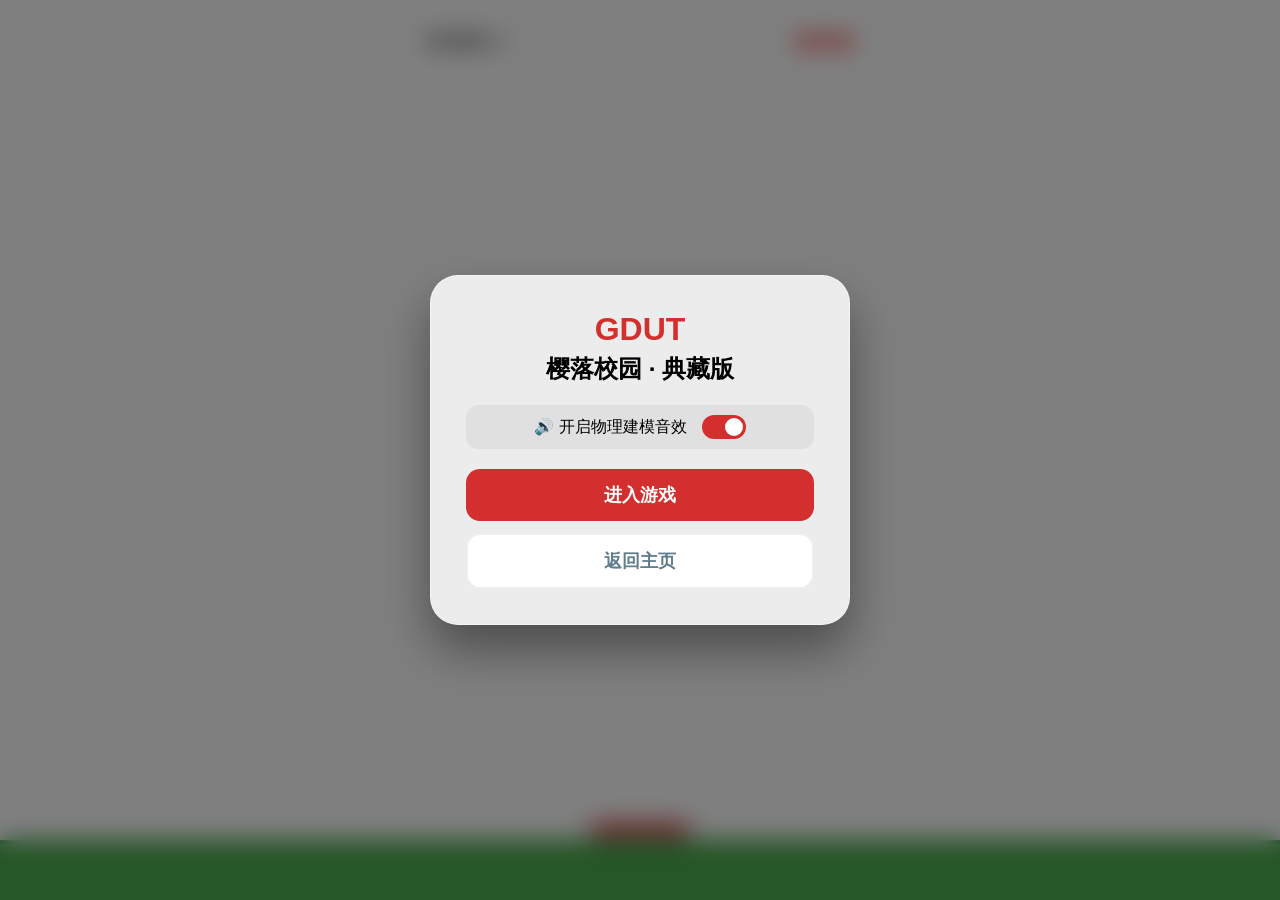
==== index.html @ fe12341b "Update index.html" ====
<!DOCTYPE html>
<html lang="zh-CN">
<head>
    <meta charset="UTF-8">
    <meta name="viewport" content="width=device-width, initial-scale=1.0, maximum-scale=1.0, user-scalable=no">
    <title>接樱花 5.2 - 联动主界面版</title>
    <style>
        :root {
            --gdut-red: #d32f2f;
            --gold: #fbc02d;
            --glass: rgba(255, 255, 255, 0.85);
            --primary: #6d4c41;
            --gray: #607d8b;
        }

        * { box-sizing: border-box; -webkit-tap-highlight-color: transparent; }

        body {
            margin: 0; overflow: hidden;
            font-family: -apple-system, "Microsoft YaHei", sans-serif;
            background: #a5d6a7 linear-gradient(rgba(0,0,0,0.15), rgba(0,0,0,0.15)), 
                        url('https://images.unsplash.com/photo-1523050338692-7b835a07973f?auto=format&fit=crop&q=80&w=2000') center/cover;
            height: 100vh; touch-action: none;
            transition: opacity 0.5s ease; /* 用于退场动画 */
        }

        /* --- 通用卡片样式 --- */
        .glass-overlay {
            position: fixed; inset: 0; z-index: 3000;
            display: flex; justify-content: center; align-items: center;
            background: rgba(0,0,0,0.5); backdrop-filter: blur(12px);
            transition: opacity 0.5s ease;
        }

        .card {
            background: var(--glass);
            padding: 35px; border-radius: 28px;
            width: 90%; max-width: 420px; text-align: center;
            box-shadow: 0 25px 50px rgba(0,0,0,0.4);
            border: 1px solid rgba(255,255,255,0.4);
            animation: cardPop 0.4s cubic-bezier(0.175, 0.885, 0.32, 1.275);
        }

        @keyframes cardPop { from { transform: scale(0.9); opacity: 0; } to { transform: scale(1); opacity: 1; } }

        .btn-group { display: flex; flex-direction: column; gap: 12px; margin-top: 20px; }
        .btn {
            width: 100%; padding: 14px; border: none; border-radius: 14px;
            font-size: 1.1rem; font-weight: 700; cursor: pointer;
            transition: all 0.2s; display: flex; align-items: center; justify-content: center; gap: 8px;
        }
        .btn-main { background: var(--gdut-red); color: white; }
        .btn-main:active { transform: scale(0.96); }
        .btn-sub { background: white; color: var(--gray); border: 2px solid #eee; }

        /* 音效开关 */
        .audio-control {
            display: flex; align-items: center; justify-content: center;
            gap: 15px; margin: 15px 0; padding: 10px; background: rgba(0,0,0,0.05); border-radius: 12px;
        }
        .switch { position: relative; display: inline-block; width: 44px; height: 24px; }
        .switch input { opacity: 0; width: 0; height: 0; }
        .slider { position: absolute; cursor: pointer; inset: 0; background: #ccc; transition: .3s; border-radius: 34px; }
        .slider:before { position: absolute; content: ""; height: 18px; width: 18px; left: 3px; bottom: 3px; background: white; transition: .3s; border-radius: 50%; }
        input:checked + .slider { background: var(--gdut-red); }
        input:checked + .slider:before { transform: translateX(20px); }

        /* 游戏 UI */
        #status-bar {
            position: absolute; top: 20px; left: 50%; transform: translateX(-50%);
            width: 85%; max-width: 480px; padding: 12px 25px;
            background: var(--glass); backdrop-filter: blur(10px);
            border-radius: 50px; display: flex; justify-content: space-between;
            z-index: 100; border: 1px solid rgba(255,255,255,0.4); font-weight: 800;
        }

        #basket {
            position: absolute; bottom: 65px; width: 100px; height: 12px;
            background: var(--gdut-red); border-radius: 20px;
            box-shadow: 0 8px 20px rgba(0,0,0,0.3); z-index: 50;
            transition: transform 0.1s cubic-bezier(0.175, 0.885, 0.32, 1.275);
        }

        .falling-item { position: absolute; font-size: 42px; pointer-events: none; z-index: 40; }
        .stats-grid { display: grid; grid-template-columns: 1fr 1fr; gap: 12px; margin: 20px 0; }
        .stat-box { background: rgba(255,255,255,0.6); padding: 12px; border-radius: 15px; }
        .stat-num { font-size: 1.4rem; font-weight: 800; color: var(--gdut-red); display: block; }
        .ground { position: absolute; bottom: 0; width: 100%; height: 60px; background: #4caf50; border-top: 4px solid #388e3c; }
    </style>
</head>
<body>

    <div id="start-screen" class="glass-overlay">
        <div class="card">
            <h1 style="color:var(--gdut-red); margin:0;">GDUT</h1>
            <h2 style="margin:5px 0 20px 0;">樱落校园 · 典藏版</h2>
            <div class="audio-control">
                <span>🔊 开启物理建模音效</span>
                <label class="switch">
                    <input type="checkbox" id="audio-toggle" checked>
                    <span class="slider"></span>
                </label>
            </div>
            <div class="btn-group">
                <button class="btn btn-main" onclick="startApp()">进入游戏</button>
                <button class="btn btn-sub" onclick="backToMain()">返回主页</button>
            </div>
        </div>
    </div>

    <div id="end-screen" class="glass-overlay" style="display:none; opacity:0;">
        <div class="card">
            <h2 style="margin-top:0;">🎓 载誉归来</h2>
            <div class="stats-grid">
                <div class="stat-box"><small>最终积分</small><span id="final-score" class="stat-num">0</span></div>
                <div class="stat-box"><small>达成等级</small><span id="final-lv" class="stat-num">1</span></div>
                <div class="stat-box"><small>采撷樱花</small><span id="count-cherry" class="stat-num">0</span></div>
                <div class="stat-box"><small>录取通知</small><span id="count-notice" class="stat-num">0</span></div>
            </div>
            <p id="evaluation" style="font-weight:700; color:var(--gdut-red); margin-bottom: 20px;"></p>
            <div class="btn-group">
                <button class="btn btn-main" onclick="location.reload()">再来一局</button>
                <button class="btn btn-sub" onclick="backToMain()">回到主界面</button>
            </div>
        </div>
    </div>

    <div id="status-bar">
        <div>SCORE: <span id="score-val">0</span></div>
        <div id="lives-val">❤️❤️❤️</div>
    </div>

    <div id="basket" style="left: calc(50% - 50px);"></div>
    <div class="ground"></div>

    <script>
        let audioCtx, isMuted = false;
        let score = 0, lives = 3, gameActive = false;
        let cCount = 0, nCount = 0; 

        // --- 核心跳转逻辑 ---
        function backToMain() {
            document.body.style.opacity = '0'; // 优雅的退场动画
            setTimeout(() => {
                // 这里指向你刚才发我的那个“晴空樱花”主页面的文件名
                window.location.href = 'index.html'; 
            }, 500);
        }

        function initAudio() {
            if (!audioCtx) audioCtx = new (window.AudioContext || window.webkitAudioContext)();
            if (audioCtx.state === 'suspended') audioCtx.resume();
        }

        // 物理音效引擎 (5.0 升级版)
        function playHitSound(type) {
            if (isMuted || !audioCtx) return;
            const now = audioCtx.currentTime;
            const click = audioCtx.createOscillator();
            const clickG = audioCtx.createGain();
            click.type = 'square'; click.frequency.setValueAtTime(2000, now);
            clickG.gain.setValueAtTime(0.08, now); clickG.gain.exponentialRampToValueAtTime(0.001, now + 0.01);
            click.connect(clickG); clickG.connect(audioCtx.destination);
            click.start(); click.stop(now + 0.01);

            const osc = audioCtx.createOscillator(); const g = audioCtx.createGain();
            osc.connect(g); g.connect(audioCtx.destination);

            if (type === 'cherry') {
                osc.type = 'sine'; osc.frequency.setValueAtTime(1000, now);
                osc.frequency.exponentialRampToValueAtTime(600, now + 0.1);
                g.gain.setValueAtTime(0.15, now); g.gain.exponentialRampToValueAtTime(0.001, now + 0.15);
                osc.start(); osc.stop(now + 0.15);
            } else if (type === 'notice') {
                const sub = audioCtx.createOscillator(); const subG = audioCtx.createGain();
                sub.connect(subG); subG.connect(audioCtx.destination);
                osc.type = 'sine'; sub.type = 'sine';
                osc.frequency.setValueAtTime(1760, now); sub.frequency.setValueAtTime(2217, now);
                g.gain.setValueAtTime(0.1, now); subG.gain.setValueAtTime(0.1, now);
                g.gain.exponentialRampToValueAtTime(0.001, now + 0.5); subG.gain.exponentialRampToValueAtTime(0.001, now + 0.5);
                osc.start(); sub.start(); osc.stop(now + 0.5); sub.stop(now + 0.5);
            } else if (type === 'miss') {
                osc.type = 'sawtooth'; osc.frequency.setValueAtTime(100, now);
                g.gain.setValueAtTime(0.2, now); g.gain.linearRampToValueAtTime(0.001, now + 0.3);
                osc.start(); osc.stop(now + 0.3);
            }
        }

        function triggerFeedback() {
            const b = document.getElementById('basket');
            b.style.transform = 'scale(1.3, 0.6)';
            setTimeout(() => b.style.transform = 'scale(1)', 100);
            document.body.style.transform = `translate(${Math.random()*4-2}px, ${Math.random()*4-2}px)`;
            setTimeout(() => document.body.style.transform = 'translate(0,0)', 50);
        }

        function startApp() {
            isMuted = !document.getElementById('audio-toggle').checked;
            initAudio();
            document.getElementById('start-screen').style.opacity = '0';
            setTimeout(() => {
                document.getElementById('start-screen').style.display = 'none';
                gameActive = true;
                setInterval(spawnItem, 800);
            }, 500);
        }

        function spawnItem() {
            if (!gameActive) return;
            const item = document.createElement('div');
            item.className = 'falling-item';
            const r = Math.random();
            let type = r < 0.15 ? 'notice' : 'cherry';
            item.innerHTML = type === 'notice' ? '✉️' : '🌸';
            item.style.left = Math.random() * (window.innerWidth - 60) + 'px';
            item.style.top = '-60px';
            document.body.appendChild(item);

            let y = -60, speed = 4.5 + (score / 65);
            function step() {
                if (!gameActive) { item.remove(); return; }
                y += speed; item.style.top = y + 'px';
                const b = document.getElementById('basket').getBoundingClientRect();
                const i = item.getBoundingClientRect();

                if (i.bottom > b.top && i.right > b.left && i.left < b.right && i.top < b.bottom) {
                    if (type === 'notice') { score += 20; nCount++; playHitSound('notice'); }
                    else { score += 1; cCount++; playHitSound('cherry'); }
                    document.getElementById('score-val').innerText = score;
                    triggerFeedback();
                    item.remove(); return;
                }
                if (y > window.innerHeight) {
                    if (type === 'cherry') {
                        lives--;
                        document.getElementById('lives-val').innerText = "❤️".repeat(lives);
                        playHitSound('miss');
                    }
                    item.remove();
                    if (lives <= 0) endGame();
                    return;
                }
                requestAnimationFrame(step);
            }
            requestAnimationFrame(step);
        }

        function endGame() {
            gameActive = false;
            const endScreen = document.getElementById('end-screen');
            document.getElementById('final-score').innerText = score;
            document.getElementById('final-lv').innerText = Math.floor(score/50) + 1;
            document.getElementById('count-cherry').innerText = cCount;
            document.getElementById('count-notice').innerText = nCount;
            document.getElementById('evaluation').innerText = score > 200 ? "广工传奇校友！" : "常回校园看看。";
            endScreen.style.display = 'flex';
            setTimeout(() => endScreen.style.opacity = '1', 50);
        }

        // 交互逻辑
        const moveBasket = (x) => {
            if(!gameActive) return;
            const b = document.getElementById('basket');
            let targetX = Math.max(50, Math.min(window.innerWidth - 50, x));
            b.style.left = (targetX - 50) + 'px';
        };
        document.addEventListener('mousemove', (e) => moveBasket(e.clientX));
        document.addEventListener('touchmove', (e) => {
            e.preventDefault();
            moveBasket(e.touches[0].clientX);
        }, {passive: false});
    </script>
</body>
</html>
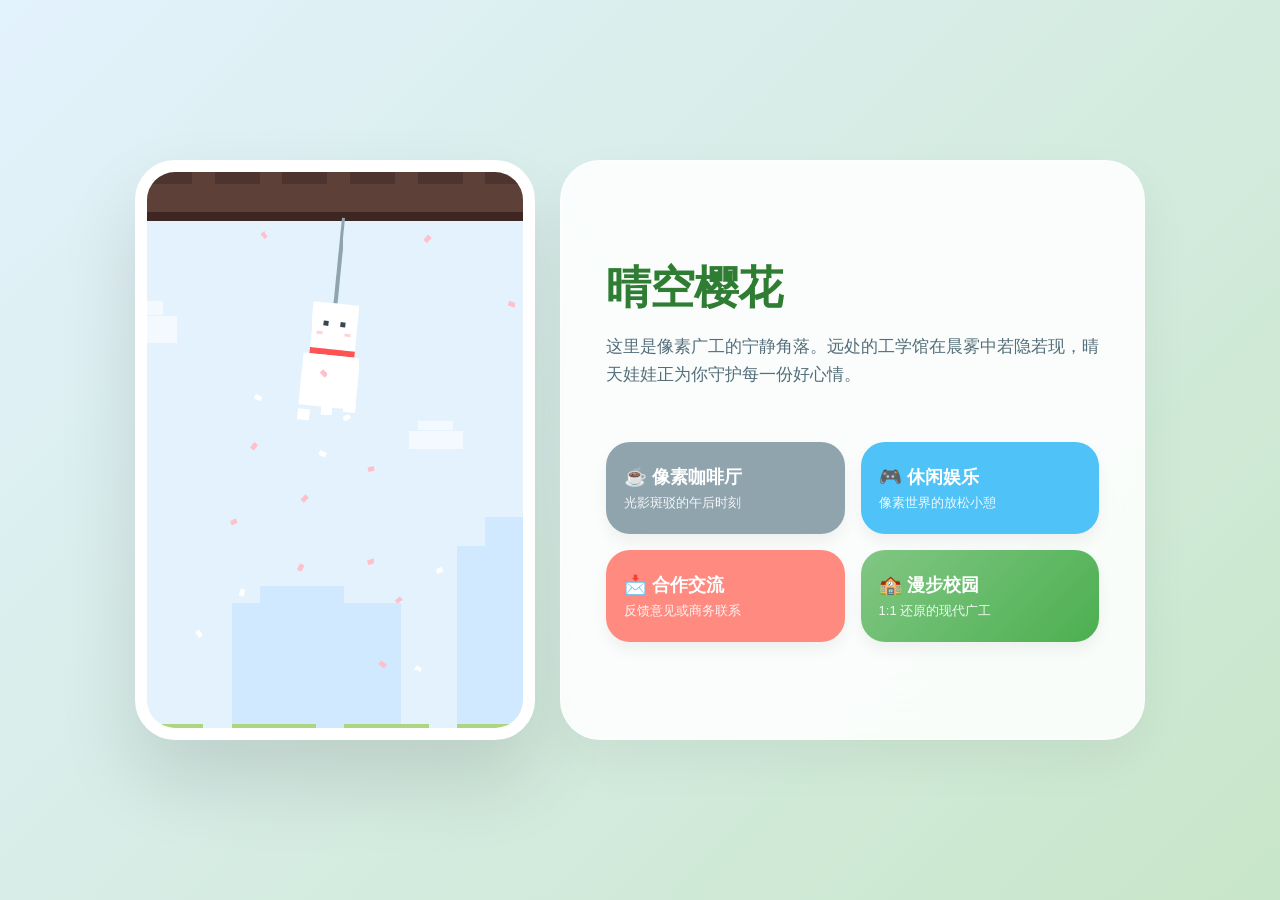
==== commit 2abfac99: "Update index.html" ====
--- a/index.html
+++ b/index.html
@@ -2,273 +2,263 @@
 <html lang="zh-CN">
 <head>
     <meta charset="UTF-8">
-    <meta name="viewport" content="width=device-width, initial-scale=1.0, maximum-scale=1.0, user-scalable=no">
-    <title>接樱花 5.2 - 联动主界面版</title>
+    <meta name="viewport" content="width=device-width, initial-scale=1.0">
+    <title>Sakura & Teru Teru: GDUT Edition</title>
     <style>
         :root {
-            --gdut-red: #d32f2f;
-            --gold: #fbc02d;
-            --glass: rgba(255, 255, 255, 0.85);
-            --primary: #6d4c41;
-            --gray: #607d8b;
-        }
-
-        * { box-sizing: border-box; -webkit-tap-highlight-color: transparent; }
+            --primary: #81c784;
+            --accent: #ff8a80;
+            --sky-blue: #4fc3f7;
+            --glass: rgba(255, 255, 255, 0.88);
+            --bg-gradient: linear-gradient(135deg, #e3f2fd 0%, #c8e6c9 100%);
+        }
+
+        * { box-sizing: border-box; }
 
         body {
-            margin: 0; overflow: hidden;
-            font-family: -apple-system, "Microsoft YaHei", sans-serif;
-            background: #a5d6a7 linear-gradient(rgba(0,0,0,0.15), rgba(0,0,0,0.15)), 
-                        url('https://images.unsplash.com/photo-1523050338692-7b835a07973f?auto=format&fit=crop&q=80&w=2000') center/cover;
-            height: 100vh; touch-action: none;
-            transition: opacity 0.5s ease; /* 用于退场动画 */
-        }
-
-        /* --- 通用卡片样式 --- */
-        .glass-overlay {
-            position: fixed; inset: 0; z-index: 3000;
-            display: flex; justify-content: center; align-items: center;
-            background: rgba(0,0,0,0.5); backdrop-filter: blur(12px);
-            transition: opacity 0.5s ease;
-        }
-
-        .card {
+            margin: 0;
+            font-family: 'PingFang SC', 'Microsoft YaHei', sans-serif;
+            background: var(--bg-gradient);
+            min-height: 100vh;
+            display: flex;
+            justify-content: center;
+            align-items: center;
+            overflow: hidden;
+            color: #37474f;
+        }
+
+        .portal-container {
+            width: 95%;
+            max-width: 1050px;
+            display: flex;
+            gap: 25px;
+            padding: 20px;
+            animation: fadeIn 1.2s ease-out;
+            z-index: 10;
+        }
+
+        /* 左侧：像素动画窗 */
+        .canvas-side {
+            width: 400px;
+            height: 580px;
+            background: #fff;
+            border-radius: 40px;
+            overflow: hidden;
+            box-shadow: 0 40px 80px rgba(0,0,0,0.12);
+            border: 12px solid white;
+            position: relative;
+            flex-shrink: 0;
+        }
+
+        canvas {
+            width: 100%;
+            height: 100%;
+            image-rendering: pixelated;
+        }
+
+        /* 右侧：交互面板 */
+        .content-side {
+            flex: 1;
             background: var(--glass);
-            padding: 35px; border-radius: 28px;
-            width: 90%; max-width: 420px; text-align: center;
-            box-shadow: 0 25px 50px rgba(0,0,0,0.4);
-            border: 1px solid rgba(255,255,255,0.4);
-            animation: cardPop 0.4s cubic-bezier(0.175, 0.885, 0.32, 1.275);
-        }
-
-        @keyframes cardPop { from { transform: scale(0.9); opacity: 0; } to { transform: scale(1); opacity: 1; } }
-
-        .btn-group { display: flex; flex-direction: column; gap: 12px; margin-top: 20px; }
-        .btn {
-            width: 100%; padding: 14px; border: none; border-radius: 14px;
-            font-size: 1.1rem; font-weight: 700; cursor: pointer;
-            transition: all 0.2s; display: flex; align-items: center; justify-content: center; gap: 8px;
-        }
-        .btn-main { background: var(--gdut-red); color: white; }
-        .btn-main:active { transform: scale(0.96); }
-        .btn-sub { background: white; color: var(--gray); border: 2px solid #eee; }
-
-        /* 音效开关 */
-        .audio-control {
-            display: flex; align-items: center; justify-content: center;
-            gap: 15px; margin: 15px 0; padding: 10px; background: rgba(0,0,0,0.05); border-radius: 12px;
-        }
-        .switch { position: relative; display: inline-block; width: 44px; height: 24px; }
-        .switch input { opacity: 0; width: 0; height: 0; }
-        .slider { position: absolute; cursor: pointer; inset: 0; background: #ccc; transition: .3s; border-radius: 34px; }
-        .slider:before { position: absolute; content: ""; height: 18px; width: 18px; left: 3px; bottom: 3px; background: white; transition: .3s; border-radius: 50%; }
-        input:checked + .slider { background: var(--gdut-red); }
-        input:checked + .slider:before { transform: translateX(20px); }
-
-        /* 游戏 UI */
-        #status-bar {
-            position: absolute; top: 20px; left: 50%; transform: translateX(-50%);
-            width: 85%; max-width: 480px; padding: 12px 25px;
-            background: var(--glass); backdrop-filter: blur(10px);
-            border-radius: 50px; display: flex; justify-content: space-between;
-            z-index: 100; border: 1px solid rgba(255,255,255,0.4); font-weight: 800;
-        }
-
-        #basket {
-            position: absolute; bottom: 65px; width: 100px; height: 12px;
-            background: var(--gdut-red); border-radius: 20px;
-            box-shadow: 0 8px 20px rgba(0,0,0,0.3); z-index: 50;
-            transition: transform 0.1s cubic-bezier(0.175, 0.885, 0.32, 1.275);
-        }
-
-        .falling-item { position: absolute; font-size: 42px; pointer-events: none; z-index: 40; }
-        .stats-grid { display: grid; grid-template-columns: 1fr 1fr; gap: 12px; margin: 20px 0; }
-        .stat-box { background: rgba(255,255,255,0.6); padding: 12px; border-radius: 15px; }
-        .stat-num { font-size: 1.4rem; font-weight: 800; color: var(--gdut-red); display: block; }
-        .ground { position: absolute; bottom: 0; width: 100%; height: 60px; background: #4caf50; border-top: 4px solid #388e3c; }
+            backdrop-filter: blur(25px);
+            -webkit-backdrop-filter: blur(25px);
+            border-radius: 40px;
+            padding: 45px;
+            display: flex;
+            flex-direction: column;
+            justify-content: center;
+            border: 1px solid rgba(255,255,255,0.6);
+            box-shadow: 0 20px 50px rgba(0,0,0,0.05);
+        }
+
+        .header h1 { 
+            font-size: 2.8rem; 
+            margin: 0; 
+            color: #2e7d32; 
+            letter-spacing: -1px;
+        }
+
+        .header p { 
+            line-height: 1.7; 
+            color: #546e7a; 
+            font-size: 1.05rem;
+            margin-top: 15px;
+        }
+
+        /* 四宫格导航网格 */
+        .nav-grid {
+            display: grid;
+            grid-template-columns: repeat(2, 1fr); /* 严格两列 */
+            grid-template-rows: repeat(2, 1fr);    /* 严格两行 */
+            gap: 16px;
+            margin-top: 35px;
+        }
+
+        .nav-card {
+            padding: 22px 18px;
+            border-radius: 24px;
+            text-decoration: none;
+            color: white;
+            transition: all 0.4s cubic-bezier(0.175, 0.885, 0.32, 1.275);
+            display: flex;
+            flex-direction: column;
+            justify-content: center;
+            box-shadow: 0 8px 15px rgba(0,0,0,0.05);
+            position: relative;
+            overflow: hidden;
+        }
+
+        .nav-card strong { font-size: 1.15rem; margin-bottom: 5px; display: block; }
+        .nav-card span { font-size: 0.82rem; opacity: 0.9; font-weight: 300; line-height: 1.4; }
+
+        .nav-card:hover { 
+            transform: translateY(-6px); 
+            box-shadow: 0 12px 25px rgba(0,0,0,0.1);
+        }
+
+        /* 颜色定义 */
+        .cafe-link { background: #90a4ae; }
+        .entertainment-link { background: var(--sky-blue); }
+        .contact-link { background: var(--accent); }
+        .campus-link { background: linear-gradient(135deg, #81c784 0%, #4caf50 100%); }
+
+        /* 流光扫过动画效果 */
+        .nav-card::after {
+            content: '';
+            position: absolute;
+            top: -50%;
+            left: -120%;
+            width: 60%;
+            height: 200%;
+            background: rgba(255,255,255,0.15);
+            transform: rotate(25deg);
+            transition: 0.7s cubic-bezier(0.4, 0, 0.2, 1);
+        }
+        .nav-card:hover::after { left: 150%; }
+
+        @keyframes fadeIn {
+            from { opacity: 0; transform: translateY(25px); }
+            to { opacity: 1; transform: translateY(0); }
+        }
+
+        @media (max-width: 900px) {
+            .portal-container { flex-direction: column; align-items: center; }
+            .canvas-side { width: 100%; height: 380px; }
+            .content-side { padding: 30px; }
+            body { overflow-y: auto; padding: 20px 0; }
+        }
     </style>
 </head>
 <body>
 
-    <div id="start-screen" class="glass-overlay">
-        <div class="card">
-            <h1 style="color:var(--gdut-red); margin:0;">GDUT</h1>
-            <h2 style="margin:5px 0 20px 0;">樱落校园 · 典藏版</h2>
-            <div class="audio-control">
-                <span>🔊 开启物理建模音效</span>
-                <label class="switch">
-                    <input type="checkbox" id="audio-toggle" checked>
-                    <span class="slider"></span>
-                </label>
-            </div>
-            <div class="btn-group">
-                <button class="btn btn-main" onclick="startApp()">进入游戏</button>
-                <button class="btn btn-sub" onclick="backToMain()">返回主页</button>
-            </div>
+<div class="portal-container">
+    <div class="canvas-side">
+        <canvas id="dayCanvas" width="400" height="580"></canvas>
+    </div>
+
+    <div class="content-side">
+        <div class="header">
+            <h1>晴空樱花</h1>
+            <p>这里是像素广工的宁静角落。远处的工学馆在晨雾中若隐若现，晴天娃娃正为你守护每一份好心情。</p>
+        </div>
+
+        <div class="nav-grid">
+            <a href="cafe.html" class="nav-card cafe-link">
+                <strong>☕ 像素咖啡厅</strong>
+                <span>光影斑驳的午后时刻</span>
+            </a>
+            
+            <a href="games.html" class="nav-card entertainment-link">
+                <strong>🎮 休闲娱乐</strong>
+                <span>像素世界的放松小憩</span>
+            </a>
+
+            <a href="mailto:contact@gdut.edu" class="nav-card contact-link">
+                <strong>📩 合作交流</strong>
+                <span>反馈意见或商务联系</span>
+            </a>
+
+            <a href="university.html" class="nav-card campus-link">
+                <strong>🏫 漫步校园</strong>
+                <span>1:1 还原的现代广工</span>
+            </a>
         </div>
     </div>
-
-    <div id="end-screen" class="glass-overlay" style="display:none; opacity:0;">
-        <div class="card">
-            <h2 style="margin-top:0;">🎓 载誉归来</h2>
-            <div class="stats-grid">
-                <div class="stat-box"><small>最终积分</small><span id="final-score" class="stat-num">0</span></div>
-                <div class="stat-box"><small>达成等级</small><span id="final-lv" class="stat-num">1</span></div>
-                <div class="stat-box"><small>采撷樱花</small><span id="count-cherry" class="stat-num">0</span></div>
-                <div class="stat-box"><small>录取通知</small><span id="count-notice" class="stat-num">0</span></div>
-            </div>
-            <p id="evaluation" style="font-weight:700; color:var(--gdut-red); margin-bottom: 20px;"></p>
-            <div class="btn-group">
-                <button class="btn btn-main" onclick="location.reload()">再来一局</button>
-                <button class="btn btn-sub" onclick="backToMain()">回到主界面</button>
-            </div>
-        </div>
-    </div>
-
-    <div id="status-bar">
-        <div>SCORE: <span id="score-val">0</span></div>
-        <div id="lives-val">❤️❤️❤️</div>
-    </div>
-
-    <div id="basket" style="left: calc(50% - 50px);"></div>
-    <div class="ground"></div>
-
-    <script>
-        let audioCtx, isMuted = false;
-        let score = 0, lives = 3, gameActive = false;
-        let cCount = 0, nCount = 0; 
-
-        // --- 核心跳转逻辑 ---
-        function backToMain() {
-            document.body.style.opacity = '0'; // 优雅的退场动画
-            setTimeout(() => {
-                // 这里指向你刚才发我的那个“晴空樱花”主页面的文件名
-                window.location.href = 'index.html'; 
-            }, 500);
-        }
-
-        function initAudio() {
-            if (!audioCtx) audioCtx = new (window.AudioContext || window.webkitAudioContext)();
-            if (audioCtx.state === 'suspended') audioCtx.resume();
-        }
-
-        // 物理音效引擎 (5.0 升级版)
-        function playHitSound(type) {
-            if (isMuted || !audioCtx) return;
-            const now = audioCtx.currentTime;
-            const click = audioCtx.createOscillator();
-            const clickG = audioCtx.createGain();
-            click.type = 'square'; click.frequency.setValueAtTime(2000, now);
-            clickG.gain.setValueAtTime(0.08, now); clickG.gain.exponentialRampToValueAtTime(0.001, now + 0.01);
-            click.connect(clickG); clickG.connect(audioCtx.destination);
-            click.start(); click.stop(now + 0.01);
-
-            const osc = audioCtx.createOscillator(); const g = audioCtx.createGain();
-            osc.connect(g); g.connect(audioCtx.destination);
-
-            if (type === 'cherry') {
-                osc.type = 'sine'; osc.frequency.setValueAtTime(1000, now);
-                osc.frequency.exponentialRampToValueAtTime(600, now + 0.1);
-                g.gain.setValueAtTime(0.15, now); g.gain.exponentialRampToValueAtTime(0.001, now + 0.15);
-                osc.start(); osc.stop(now + 0.15);
-            } else if (type === 'notice') {
-                const sub = audioCtx.createOscillator(); const subG = audioCtx.createGain();
-                sub.connect(subG); subG.connect(audioCtx.destination);
-                osc.type = 'sine'; sub.type = 'sine';
-                osc.frequency.setValueAtTime(1760, now); sub.frequency.setValueAtTime(2217, now);
-                g.gain.setValueAtTime(0.1, now); subG.gain.setValueAtTime(0.1, now);
-                g.gain.exponentialRampToValueAtTime(0.001, now + 0.5); subG.gain.exponentialRampToValueAtTime(0.001, now + 0.5);
-                osc.start(); sub.start(); osc.stop(now + 0.5); sub.stop(now + 0.5);
-            } else if (type === 'miss') {
-                osc.type = 'sawtooth'; osc.frequency.setValueAtTime(100, now);
-                g.gain.setValueAtTime(0.2, now); g.gain.linearRampToValueAtTime(0.001, now + 0.3);
-                osc.start(); osc.stop(now + 0.3);
-            }
-        }
-
-        function triggerFeedback() {
-            const b = document.getElementById('basket');
-            b.style.transform = 'scale(1.3, 0.6)';
-            setTimeout(() => b.style.transform = 'scale(1)', 100);
-            document.body.style.transform = `translate(${Math.random()*4-2}px, ${Math.random()*4-2}px)`;
-            setTimeout(() => document.body.style.transform = 'translate(0,0)', 50);
-        }
-
-        function startApp() {
-            isMuted = !document.getElementById('audio-toggle').checked;
-            initAudio();
-            document.getElementById('start-screen').style.opacity = '0';
-            setTimeout(() => {
-                document.getElementById('start-screen').style.display = 'none';
-                gameActive = true;
-                setInterval(spawnItem, 800);
-            }, 500);
-        }
-
-        function spawnItem() {
-            if (!gameActive) return;
-            const item = document.createElement('div');
-            item.className = 'falling-item';
-            const r = Math.random();
-            let type = r < 0.15 ? 'notice' : 'cherry';
-            item.innerHTML = type === 'notice' ? '✉️' : '🌸';
-            item.style.left = Math.random() * (window.innerWidth - 60) + 'px';
-            item.style.top = '-60px';
-            document.body.appendChild(item);
-
-            let y = -60, speed = 4.5 + (score / 65);
-            function step() {
-                if (!gameActive) { item.remove(); return; }
-                y += speed; item.style.top = y + 'px';
-                const b = document.getElementById('basket').getBoundingClientRect();
-                const i = item.getBoundingClientRect();
-
-                if (i.bottom > b.top && i.right > b.left && i.left < b.right && i.top < b.bottom) {
-                    if (type === 'notice') { score += 20; nCount++; playHitSound('notice'); }
-                    else { score += 1; cCount++; playHitSound('cherry'); }
-                    document.getElementById('score-val').innerText = score;
-                    triggerFeedback();
-                    item.remove(); return;
-                }
-                if (y > window.innerHeight) {
-                    if (type === 'cherry') {
-                        lives--;
-                        document.getElementById('lives-val').innerText = "❤️".repeat(lives);
-                        playHitSound('miss');
-                    }
-                    item.remove();
-                    if (lives <= 0) endGame();
-                    return;
-                }
-                requestAnimationFrame(step);
-            }
-            requestAnimationFrame(step);
-        }
-
-        function endGame() {
-            gameActive = false;
-            const endScreen = document.getElementById('end-screen');
-            document.getElementById('final-score').innerText = score;
-            document.getElementById('final-lv').innerText = Math.floor(score/50) + 1;
-            document.getElementById('count-cherry').innerText = cCount;
-            document.getElementById('count-notice').innerText = nCount;
-            document.getElementById('evaluation').innerText = score > 200 ? "广工传奇校友！" : "常回校园看看。";
-            endScreen.style.display = 'flex';
-            setTimeout(() => endScreen.style.opacity = '1', 50);
-        }
-
-        // 交互逻辑
-        const moveBasket = (x) => {
-            if(!gameActive) return;
-            const b = document.getElementById('basket');
-            let targetX = Math.max(50, Math.min(window.innerWidth - 50, x));
-            b.style.left = (targetX - 50) + 'px';
-        };
-        document.addEventListener('mousemove', (e) => moveBasket(e.clientX));
-        document.addEventListener('touchmove', (e) => {
-            e.preventDefault();
-            moveBasket(e.touches[0].clientX);
-        }, {passive: false});
-    </script>
+</div>
+
+<script>
+    const canvas = document.getElementById('dayCanvas');
+    const ctx = canvas.getContext('2d');
+    const S = 6; 
+    let frame = 0;
+
+    const petals = Array.from({length: 35}, () => ({
+        x: Math.random() * 100, y: Math.random() * 100,
+        s: Math.random() * 0.3 + 0.2, vx: Math.random() * 0.3 + 0.1,
+        r: Math.random() * Math.PI
+    }));
+
+    const clouds = [
+        { x: 10, y: 25, scale: 1.2, speed: 0.04 },
+        { x: 65, y: 45, scale: 0.8, speed: 0.06 }
+    ];
+
+    function p(x, y, w, h, c) {
+        ctx.fillStyle = c;
+        ctx.fillRect(Math.floor(x * S), Math.floor(y * S), Math.floor(w * S), Math.floor(h * S));
+    }
+
+    function render() {
+        frame++;
+        ctx.clearRect(0, 0, canvas.width, canvas.height);
+        ctx.fillStyle = '#e3f2fd';
+        ctx.fillRect(0, 0, canvas.width, canvas.height);
+
+        const bColor = '#d1e9ff';
+        p(55, 65, 25, 35, bColor); p(60, 60, 10, 5, bColor);
+        p(15, 75, 30, 25, bColor); p(20, 72, 15, 3, bColor);
+
+        clouds.forEach(c => {
+            c.x = (c.x + c.speed) % 120;
+            p(c.x-20, c.y, 12*c.scale, 4*c.scale, 'rgba(255,255,255,0.6)');
+            p(c.x-20 + 2*c.scale, c.y - 2*c.scale, 8*c.scale, 2*c.scale, 'rgba(255,255,255,0.6)');
+        });
+
+        p(0, 0, 100, 8, '#5d4037'); p(0, 7, 100, 1.5, '#3e2723');
+        for(let i=0; i<10; i++) p(i*12, 0, 8, 2, '#4e342e');
+
+        let swing = Math.sin(frame * 0.035) * 0.12;
+        ctx.save();
+        ctx.translate(35 * S, 8 * S);
+        ctx.rotate(swing);
+        p(-0.4, 0, 0.8, 15, '#90a4ae');
+        ctx.translate(0, 15 * S);
+        p(-4, 0, 8, 8, '#ffffff');
+        p(-2, 3, 1, 1, '#37474f'); p(1, 3, 1, 1, '#37474f');
+        p(-3, 5, 1, 0.5, 'rgba(255,182,193,0.6)'); p(2, 5, 1, 0.5, 'rgba(255,182,193,0.6)');
+        p(-4, 8, 8, 1, '#ff5252'); p(-5, 9, 10, 9, '#ffffff');
+        for(let i=0; i<3; i++) {
+            let dy = Math.sin(frame * 0.1 + i) * 1.5;
+            p(-5 + i*4, 18 + dy, 2, 2, '#ffffff');
+        }
+        ctx.restore();
+
+        petals.forEach((pt, i) => {
+            pt.y += pt.s; pt.x += pt.vx + Math.sin(frame * 0.02 + i) * 0.15;
+            if(pt.y > 105) { pt.y = -5; pt.x = Math.random() * 100; }
+            ctx.save();
+            ctx.translate(pt.x * S, pt.y * S);
+            ctx.rotate(pt.r + frame * 0.02);
+            ctx.fillStyle = i % 2 === 0 ? '#ffc0cb' : '#ffffff';
+            ctx.fillRect(-0.5 * S, -0.5 * S, 1.2 * S, 0.8 * S);
+            ctx.restore();
+        });
+
+        for(let i=0; i<6; i++) p(i*20 - 5, 96, 15, 6, '#aed581');
+
+        requestAnimationFrame(render);
+    }
+    render();
+</script>
 </body>
 </html>
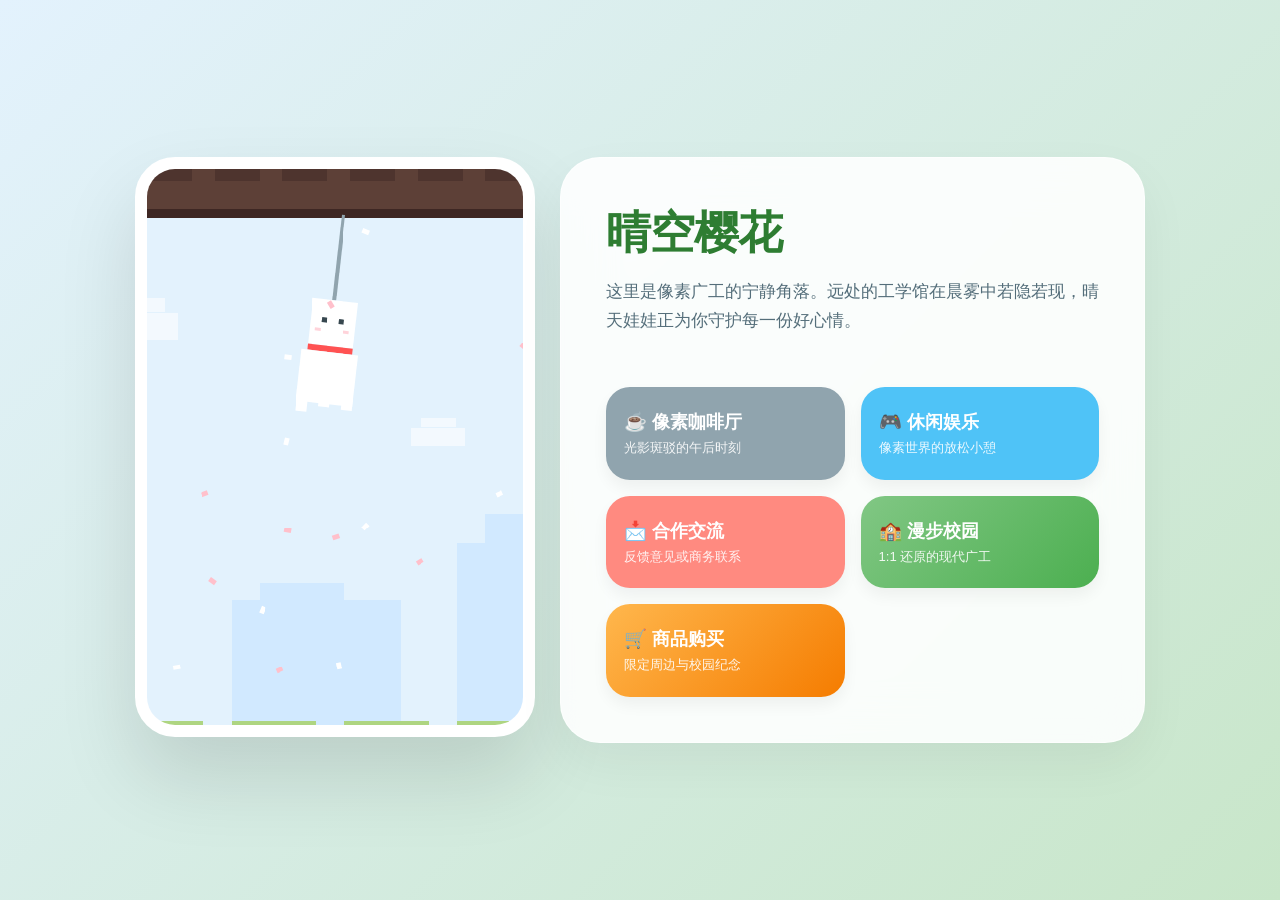
==== commit 68c403de: "Update index.html" ====
--- a/index.html
+++ b/index.html
@@ -88,8 +88,8 @@
         /* 四宫格导航网格 */
         .nav-grid {
             display: grid;
-            grid-template-columns: repeat(2, 1fr); /* 严格两列 */
-            grid-template-rows: repeat(2, 1fr);    /* 严格两行 */
+            grid-template-columns: repeat(2, 1fr); 
+            grid-template-rows: auto;    /* 修改为auto以容纳新增行 */
             gap: 16px;
             margin-top: 35px;
         }
@@ -121,6 +121,8 @@
         .entertainment-link { background: var(--sky-blue); }
         .contact-link { background: var(--accent); }
         .campus-link { background: linear-gradient(135deg, #81c784 0%, #4caf50 100%); }
+        /* 新增：商品购买颜色 */
+        .shop-link { background: linear-gradient(135deg, #ffb74d 0%, #f57c00 100%); }
 
         /* 流光扫过动画效果 */
         .nav-card::after {
@@ -181,6 +183,11 @@
             <a href="university.html" class="nav-card campus-link">
                 <strong>🏫 漫步校园</strong>
                 <span>1:1 还原的现代广工</span>
+            </a>
+
+            <a href="shop.html" class="nav-card shop-link">
+                <strong>🛒 商品购买</strong>
+                <span>限定周边与校园纪念</span>
             </a>
         </div>
     </div>
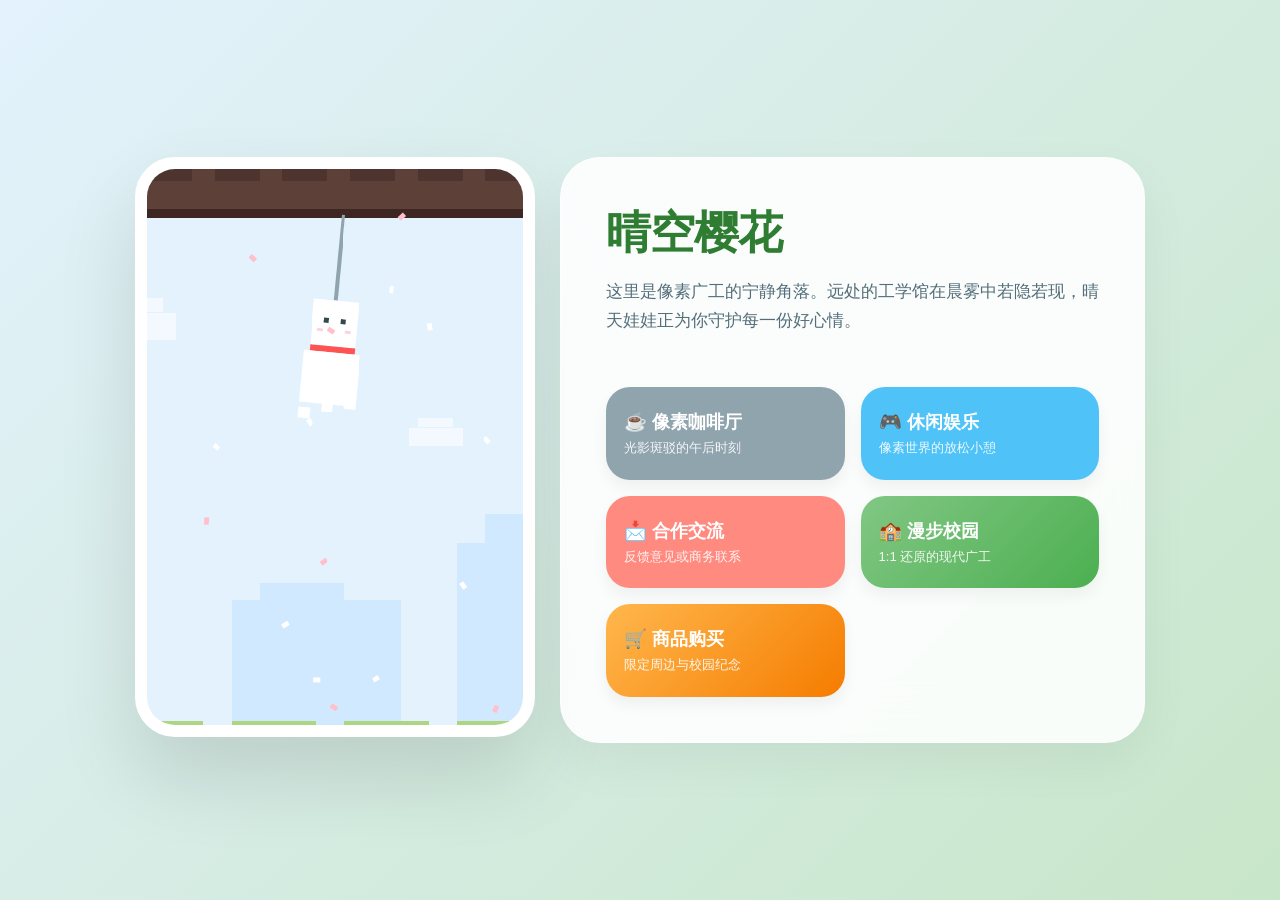
==== commit 59f27f54: "Update index.html" ====
--- a/index.html
+++ b/index.html
@@ -4,152 +4,7 @@
     <meta charset="UTF-8">
     <meta name="viewport" content="width=device-width, initial-scale=1.0">
     <title>Sakura & Teru Teru: GDUT Edition</title>
-    <style>
-        :root {
-            --primary: #81c784;
-            --accent: #ff8a80;
-            --sky-blue: #4fc3f7;
-            --glass: rgba(255, 255, 255, 0.88);
-            --bg-gradient: linear-gradient(135deg, #e3f2fd 0%, #c8e6c9 100%);
-        }
-
-        * { box-sizing: border-box; }
-
-        body {
-            margin: 0;
-            font-family: 'PingFang SC', 'Microsoft YaHei', sans-serif;
-            background: var(--bg-gradient);
-            min-height: 100vh;
-            display: flex;
-            justify-content: center;
-            align-items: center;
-            overflow: hidden;
-            color: #37474f;
-        }
-
-        .portal-container {
-            width: 95%;
-            max-width: 1050px;
-            display: flex;
-            gap: 25px;
-            padding: 20px;
-            animation: fadeIn 1.2s ease-out;
-            z-index: 10;
-        }
-
-        /* 左侧：像素动画窗 */
-        .canvas-side {
-            width: 400px;
-            height: 580px;
-            background: #fff;
-            border-radius: 40px;
-            overflow: hidden;
-            box-shadow: 0 40px 80px rgba(0,0,0,0.12);
-            border: 12px solid white;
-            position: relative;
-            flex-shrink: 0;
-        }
-
-        canvas {
-            width: 100%;
-            height: 100%;
-            image-rendering: pixelated;
-        }
-
-        /* 右侧：交互面板 */
-        .content-side {
-            flex: 1;
-            background: var(--glass);
-            backdrop-filter: blur(25px);
-            -webkit-backdrop-filter: blur(25px);
-            border-radius: 40px;
-            padding: 45px;
-            display: flex;
-            flex-direction: column;
-            justify-content: center;
-            border: 1px solid rgba(255,255,255,0.6);
-            box-shadow: 0 20px 50px rgba(0,0,0,0.05);
-        }
-
-        .header h1 { 
-            font-size: 2.8rem; 
-            margin: 0; 
-            color: #2e7d32; 
-            letter-spacing: -1px;
-        }
-
-        .header p { 
-            line-height: 1.7; 
-            color: #546e7a; 
-            font-size: 1.05rem;
-            margin-top: 15px;
-        }
-
-        /* 四宫格导航网格 */
-        .nav-grid {
-            display: grid;
-            grid-template-columns: repeat(2, 1fr); 
-            grid-template-rows: auto;    /* 修改为auto以容纳新增行 */
-            gap: 16px;
-            margin-top: 35px;
-        }
-
-        .nav-card {
-            padding: 22px 18px;
-            border-radius: 24px;
-            text-decoration: none;
-            color: white;
-            transition: all 0.4s cubic-bezier(0.175, 0.885, 0.32, 1.275);
-            display: flex;
-            flex-direction: column;
-            justify-content: center;
-            box-shadow: 0 8px 15px rgba(0,0,0,0.05);
-            position: relative;
-            overflow: hidden;
-        }
-
-        .nav-card strong { font-size: 1.15rem; margin-bottom: 5px; display: block; }
-        .nav-card span { font-size: 0.82rem; opacity: 0.9; font-weight: 300; line-height: 1.4; }
-
-        .nav-card:hover { 
-            transform: translateY(-6px); 
-            box-shadow: 0 12px 25px rgba(0,0,0,0.1);
-        }
-
-        /* 颜色定义 */
-        .cafe-link { background: #90a4ae; }
-        .entertainment-link { background: var(--sky-blue); }
-        .contact-link { background: var(--accent); }
-        .campus-link { background: linear-gradient(135deg, #81c784 0%, #4caf50 100%); }
-        /* 新增：商品购买颜色 */
-        .shop-link { background: linear-gradient(135deg, #ffb74d 0%, #f57c00 100%); }
-
-        /* 流光扫过动画效果 */
-        .nav-card::after {
-            content: '';
-            position: absolute;
-            top: -50%;
-            left: -120%;
-            width: 60%;
-            height: 200%;
-            background: rgba(255,255,255,0.15);
-            transform: rotate(25deg);
-            transition: 0.7s cubic-bezier(0.4, 0, 0.2, 1);
-        }
-        .nav-card:hover::after { left: 150%; }
-
-        @keyframes fadeIn {
-            from { opacity: 0; transform: translateY(25px); }
-            to { opacity: 1; transform: translateY(0); }
-        }
-
-        @media (max-width: 900px) {
-            .portal-container { flex-direction: column; align-items: center; }
-            .canvas-side { width: 100%; height: 380px; }
-            .content-side { padding: 30px; }
-            body { overflow-y: auto; padding: 20px 0; }
-        }
-    </style>
+    <link rel="stylesheet" href="css/style.css">
 </head>
 <body>
 
@@ -170,7 +25,7 @@
                 <span>光影斑驳的午后时刻</span>
             </a>
             
-            <a href="games.html" class="nav-card entertainment-link">
+            <a href="games/thunder-fighter.html" class="nav-card entertainment-link">
                 <strong>🎮 休闲娱乐</strong>
                 <span>像素世界的放松小憩</span>
             </a>
@@ -193,79 +48,6 @@
     </div>
 </div>
 
-<script>
-    const canvas = document.getElementById('dayCanvas');
-    const ctx = canvas.getContext('2d');
-    const S = 6; 
-    let frame = 0;
-
-    const petals = Array.from({length: 35}, () => ({
-        x: Math.random() * 100, y: Math.random() * 100,
-        s: Math.random() * 0.3 + 0.2, vx: Math.random() * 0.3 + 0.1,
-        r: Math.random() * Math.PI
-    }));
-
-    const clouds = [
-        { x: 10, y: 25, scale: 1.2, speed: 0.04 },
-        { x: 65, y: 45, scale: 0.8, speed: 0.06 }
-    ];
-
-    function p(x, y, w, h, c) {
-        ctx.fillStyle = c;
-        ctx.fillRect(Math.floor(x * S), Math.floor(y * S), Math.floor(w * S), Math.floor(h * S));
-    }
-
-    function render() {
-        frame++;
-        ctx.clearRect(0, 0, canvas.width, canvas.height);
-        ctx.fillStyle = '#e3f2fd';
-        ctx.fillRect(0, 0, canvas.width, canvas.height);
-
-        const bColor = '#d1e9ff';
-        p(55, 65, 25, 35, bColor); p(60, 60, 10, 5, bColor);
-        p(15, 75, 30, 25, bColor); p(20, 72, 15, 3, bColor);
-
-        clouds.forEach(c => {
-            c.x = (c.x + c.speed) % 120;
-            p(c.x-20, c.y, 12*c.scale, 4*c.scale, 'rgba(255,255,255,0.6)');
-            p(c.x-20 + 2*c.scale, c.y - 2*c.scale, 8*c.scale, 2*c.scale, 'rgba(255,255,255,0.6)');
-        });
-
-        p(0, 0, 100, 8, '#5d4037'); p(0, 7, 100, 1.5, '#3e2723');
-        for(let i=0; i<10; i++) p(i*12, 0, 8, 2, '#4e342e');
-
-        let swing = Math.sin(frame * 0.035) * 0.12;
-        ctx.save();
-        ctx.translate(35 * S, 8 * S);
-        ctx.rotate(swing);
-        p(-0.4, 0, 0.8, 15, '#90a4ae');
-        ctx.translate(0, 15 * S);
-        p(-4, 0, 8, 8, '#ffffff');
-        p(-2, 3, 1, 1, '#37474f'); p(1, 3, 1, 1, '#37474f');
-        p(-3, 5, 1, 0.5, 'rgba(255,182,193,0.6)'); p(2, 5, 1, 0.5, 'rgba(255,182,193,0.6)');
-        p(-4, 8, 8, 1, '#ff5252'); p(-5, 9, 10, 9, '#ffffff');
-        for(let i=0; i<3; i++) {
-            let dy = Math.sin(frame * 0.1 + i) * 1.5;
-            p(-5 + i*4, 18 + dy, 2, 2, '#ffffff');
-        }
-        ctx.restore();
-
-        petals.forEach((pt, i) => {
-            pt.y += pt.s; pt.x += pt.vx + Math.sin(frame * 0.02 + i) * 0.15;
-            if(pt.y > 105) { pt.y = -5; pt.x = Math.random() * 100; }
-            ctx.save();
-            ctx.translate(pt.x * S, pt.y * S);
-            ctx.rotate(pt.r + frame * 0.02);
-            ctx.fillStyle = i % 2 === 0 ? '#ffc0cb' : '#ffffff';
-            ctx.fillRect(-0.5 * S, -0.5 * S, 1.2 * S, 0.8 * S);
-            ctx.restore();
-        });
-
-        for(let i=0; i<6; i++) p(i*20 - 5, 96, 15, 6, '#aed581');
-
-        requestAnimationFrame(render);
-    }
-    render();
-</script>
+<script src="js/main.js"></script>
 </body>
 </html>
--- a/css/style.css
+++ b/css/style.css
@@ -0,0 +1,141 @@
+:root {
+    --primary: #81c784;
+    --accent: #ff8a80;
+    --sky-blue: #4fc3f7;
+    --glass: rgba(255, 255, 255, 0.88);
+    --bg-gradient: linear-gradient(135deg, #e3f2fd 0%, #c8e6c9 100%);
+}
+
+* { box-sizing: border-box; }
+
+body {
+    margin: 0;
+    font-family: 'PingFang SC', 'Microsoft YaHei', sans-serif;
+    background: var(--bg-gradient);
+    min-height: 100vh;
+    display: flex;
+    justify-content: center;
+    align-items: center;
+    overflow: hidden;
+    color: #37474f;
+}
+
+.portal-container {
+    width: 95%;
+    max-width: 1050px;
+    display: flex;
+    gap: 25px;
+    padding: 20px;
+    animation: fadeIn 1.2s ease-out;
+    z-index: 10;
+}
+
+/* 左侧：像素动画窗 */
+.canvas-side {
+    width: 400px;
+    height: 580px;
+    background: #fff;
+    border-radius: 40px;
+    overflow: hidden;
+    box-shadow: 0 40px 80px rgba(0,0,0,0.12);
+    border: 12px solid white;
+    position: relative;
+    flex-shrink: 0;
+}
+
+canvas {
+    width: 100%;
+    height: 100%;
+    image-rendering: pixelated;
+}
+
+/* 右侧：交互面板 */
+.content-side {
+    flex: 1;
+    background: var(--glass);
+    backdrop-filter: blur(25px);
+    -webkit-backdrop-filter: blur(25px);
+    border-radius: 40px;
+    padding: 45px;
+    display: flex;
+    flex-direction: column;
+    justify-content: center;
+    border: 1px solid rgba(255,255,255,0.6);
+    box-shadow: 0 20px 50px rgba(0,0,0,0.05);
+}
+
+.header h1 { 
+    font-size: 2.8rem; 
+    margin: 0; 
+    color: #2e7d32; 
+    letter-spacing: -1px;
+}
+
+.header p { 
+    line-height: 1.7; 
+    color: #546e7a; 
+    font-size: 1.05rem;
+    margin-top: 15px;
+}
+
+.nav-grid {
+    display: grid;
+    grid-template-columns: repeat(2, 1fr); 
+    grid-template-rows: auto;
+    gap: 16px;
+    margin-top: 35px;
+}
+
+.nav-card {
+    padding: 22px 18px;
+    border-radius: 24px;
+    text-decoration: none;
+    color: white;
+    transition: all 0.4s cubic-bezier(0.175, 0.885, 0.32, 1.275);
+    display: flex;
+    flex-direction: column;
+    justify-content: center;
+    box-shadow: 0 8px 15px rgba(0,0,0,0.05);
+    position: relative;
+    overflow: hidden;
+}
+
+.nav-card strong { font-size: 1.15rem; margin-bottom: 5px; display: block; }
+.nav-card span { font-size: 0.82rem; opacity: 0.9; font-weight: 300; line-height: 1.4; }
+
+.nav-card:hover { 
+    transform: translateY(-6px); 
+    box-shadow: 0 12px 25px rgba(0,0,0,0.1);
+}
+
+.cafe-link { background: #90a4ae; }
+.entertainment-link { background: var(--sky-blue); }
+.contact-link { background: var(--accent); }
+.campus-link { background: linear-gradient(135deg, #81c784 0%, #4caf50 100%); }
+.shop-link { background: linear-gradient(135deg, #ffb74d 0%, #f57c00 100%); }
+
+.nav-card::after {
+    content: '';
+    position: absolute;
+    top: -50%;
+    left: -120%;
+    width: 60%;
+    height: 200%;
+    background: rgba(255,255,255,0.15);
+    transform: rotate(25deg);
+    transition: 0.7s cubic-bezier(0.4, 0, 0.2, 1);
+}
+
+.nav-card:hover::after { left: 150%; }
+
+@keyframes fadeIn {
+    from { opacity: 0; transform: translateY(25px); }
+    to { opacity: 1; transform: translateY(0); }
+}
+
+@media (max-width: 900px) {
+    .portal-container { flex-direction: column; align-items: center; }
+    .canvas-side { width: 100%; height: 380px; }
+    .content-side { padding: 30px; }
+    body { overflow-y: auto; padding: 20px 0; }
+}
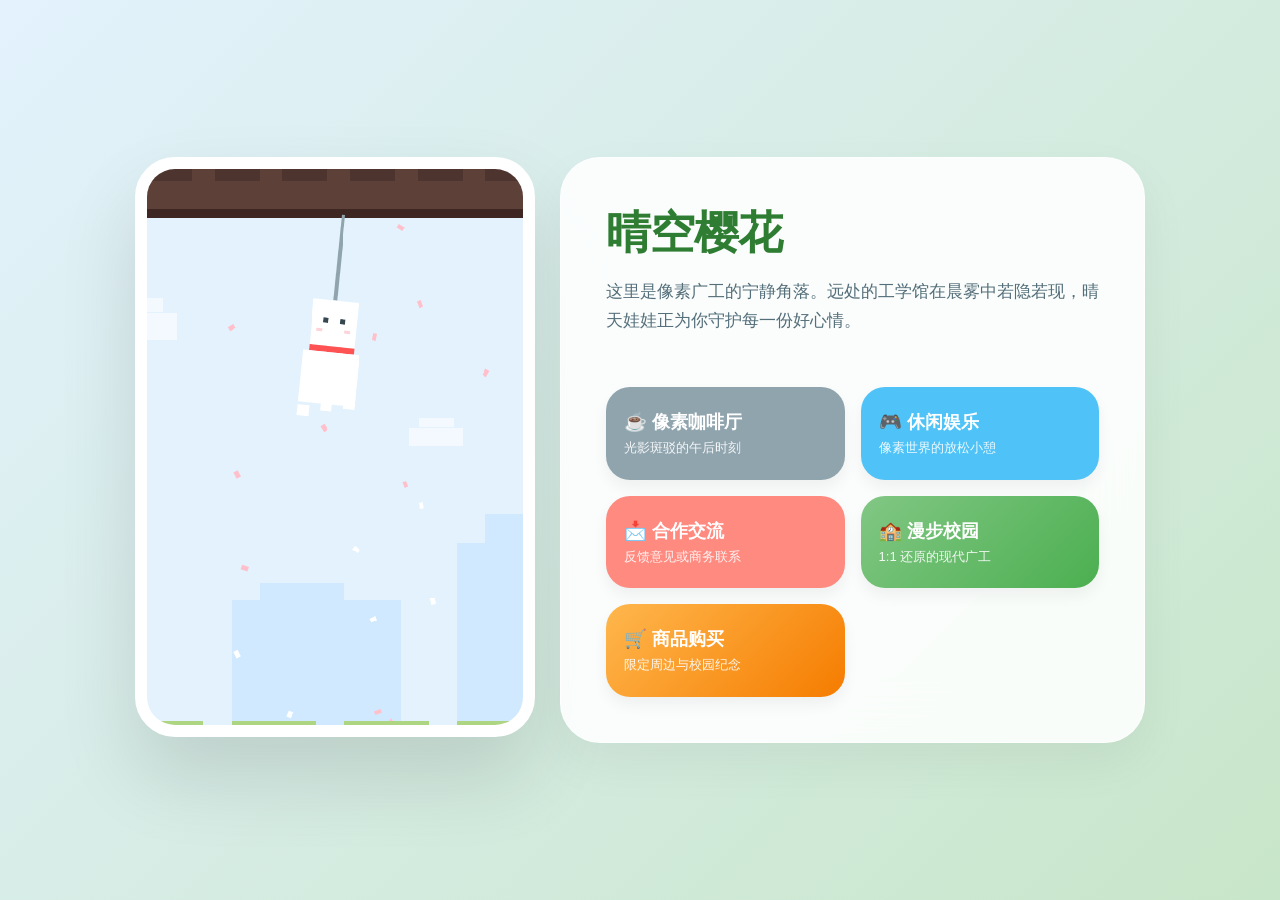
==== commit cec007ad: "Update index.html" ====
--- a/index.html
+++ b/index.html
@@ -25,7 +25,7 @@
                 <span>光影斑驳的午后时刻</span>
             </a>
             
-            <a href="games/thunder-fighter.html" class="nav-card entertainment-link">
+            <a href="games.html" class="nav-card entertainment-link">
                 <strong>🎮 休闲娱乐</strong>
                 <span>像素世界的放松小憩</span>
             </a>
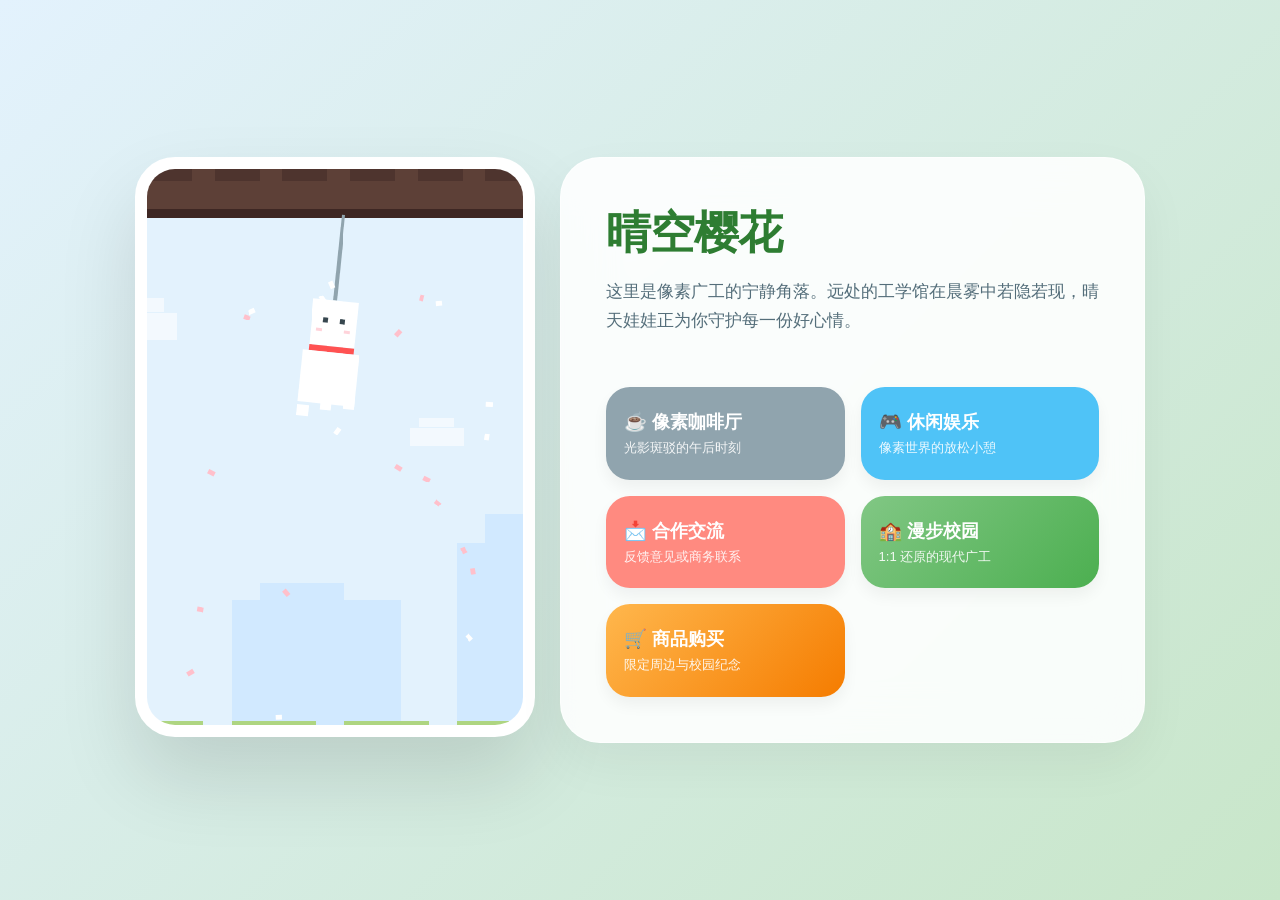
==== commit 21be03ca: "Update index.html" ====
--- a/index.html
+++ b/index.html
@@ -25,7 +25,7 @@
                 <span>光影斑驳的午后时刻</span>
             </a>
             
-            <a href="games.html" class="nav-card entertainment-link">
+            <a href="./games.html" class="nav-card entertainment-link">
                 <strong>🎮 休闲娱乐</strong>
                 <span>像素世界的放松小憩</span>
             </a>
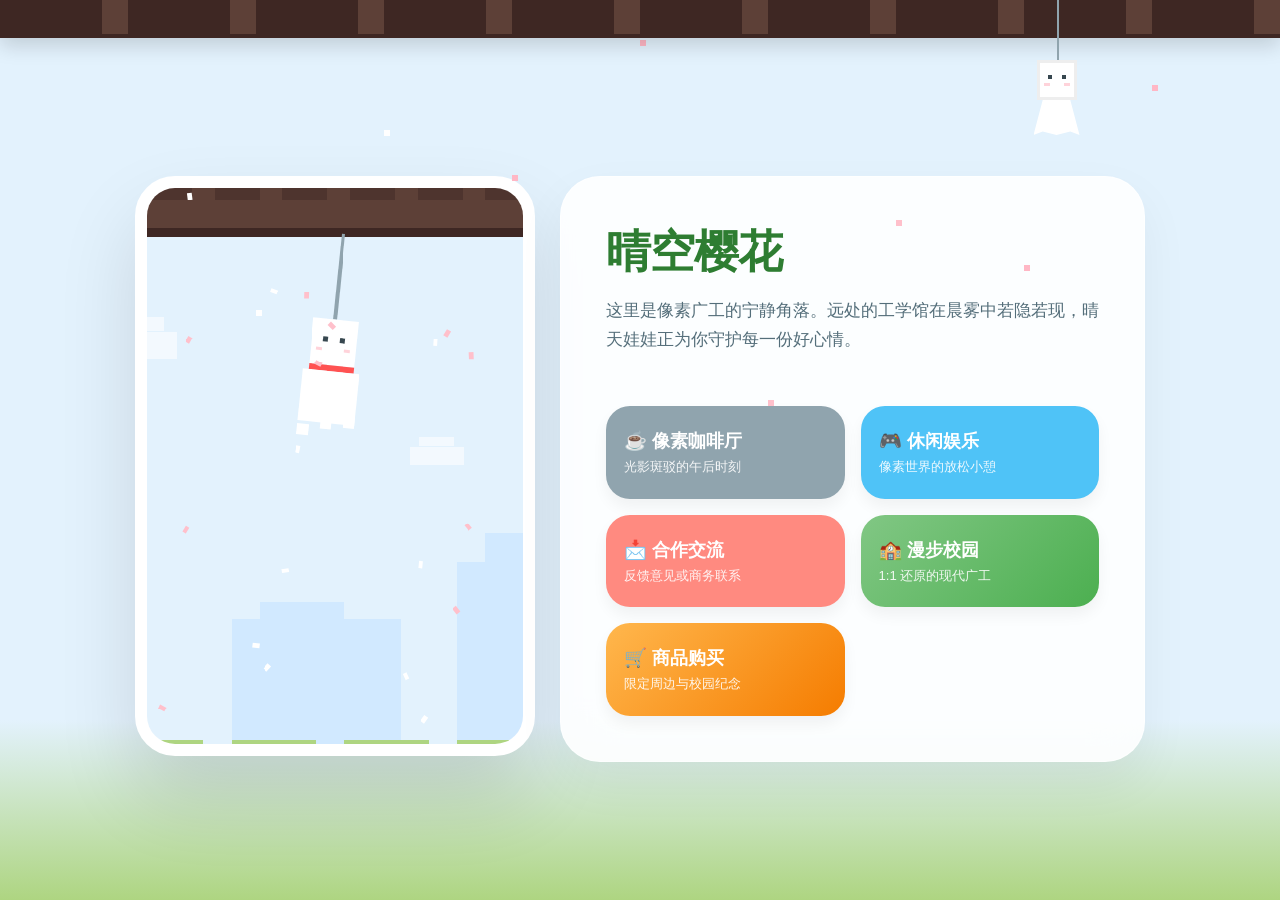
==== commit 1e67acbf: "Update index.html" ====
--- a/index.html
+++ b/index.html
@@ -7,6 +7,23 @@
     <link rel="stylesheet" href="css/style.css">
 </head>
 <body>
+
+<div class="sakura-overlay"></div>
+
+<div class="roof-overlay"></div>
+
+<div id="drag-teru" class="teru-wrapper">
+    <div class="teru-rope"></div>
+    <div class="teru-body-box">
+        <div class="teru-head">
+            <div class="teru-eye left"></div>
+            <div class="teru-eye right"></div>
+            <div class="teru-blush left"></div>
+            <div class="teru-blush right"></div>
+        </div>
+        <div class="teru-skirt"></div>
+    </div>
+</div>
 
 <div class="portal-container">
     <div class="canvas-side">
@@ -25,7 +42,7 @@
                 <span>光影斑驳的午后时刻</span>
             </a>
             
-            <a href="./games.html" class="nav-card entertainment-link">
+            <a href="games/thunder-fighter.html" class="nav-card entertainment-link">
                 <strong>🎮 休闲娱乐</strong>
                 <span>像素世界的放松小憩</span>
             </a>
--- a/css/style.css
+++ b/css/style.css
@@ -3,7 +3,11 @@
     --accent: #ff8a80;
     --sky-blue: #4fc3f7;
     --glass: rgba(255, 255, 255, 0.88);
-    --bg-gradient: linear-gradient(135deg, #e3f2fd 0%, #c8e6c9 100%);
+    /* 背景色同步画布：天空 #e3f2fd 到 草坪 #aed581 */
+    --bg-gradient: linear-gradient(180deg, #e3f2fd 0%, #e3f2fd 80%, #aed581 100%);
+    --roof-dark: #3e2723;
+    --roof-beam: #5d4037;
+    --sakura-pink: #ffb7c5;
 }
 
 * { box-sizing: border-box; }
@@ -12,6 +16,7 @@
     margin: 0;
     font-family: 'PingFang SC', 'Microsoft YaHei', sans-serif;
     background: var(--bg-gradient);
+    background-attachment: fixed;
     min-height: 100vh;
     display: flex;
     justify-content: center;
@@ -20,122 +25,121 @@
     color: #37474f;
 }
 
-.portal-container {
-    width: 95%;
-    max-width: 1050px;
-    display: flex;
-    gap: 25px;
-    padding: 20px;
-    animation: fadeIn 1.2s ease-out;
-    z-index: 10;
+/* --- 全屏屋檐 --- */
+.roof-overlay {
+    position: fixed;
+    top: 0;
+    left: 0;
+    width: 100%;
+    height: 38px;
+    background: repeating-linear-gradient(
+        90deg,
+        var(--roof-dark) 0%,
+        var(--roof-dark) 8%,
+        var(--roof-beam) 8%,
+        var(--roof-beam) 10%
+    );
+    box-shadow: 0 8px 20px rgba(0,0,0,0.15);
+    border-bottom: 4px solid var(--roof-dark);
+    z-index: 100;
 }
 
-/* 左侧：像素动画窗 */
-.canvas-side {
-    width: 400px;
-    height: 580px;
-    background: #fff;
-    border-radius: 40px;
-    overflow: hidden;
-    box-shadow: 0 40px 80px rgba(0,0,0,0.12);
-    border: 12px solid white;
-    position: relative;
-    flex-shrink: 0;
+/* --- 可拖拽晴天娃娃 --- */
+.teru-wrapper {
+    position: fixed;
+    top: 0;
+    right: 15%;
+    width: 60px;
+    z-index: 110;
+    cursor: grab;
+    display: flex;
+    flex-direction: column;
+    align-items: center;
+    /* 关键：设置变形原点在顶部中心，这样拉伸时顶部不动 */
+    transform-origin: top center; 
+    touch-action: none;
+    transition: transform 0.05s linear; /* 增加极短的平滑感 */
+}
+.teru-wrapper:active { cursor: grabbing; }
+.teru-rope { width: 2px; height: 60px; background: #90a4ae; }
+.teru-head { 
+    width: 40px; height: 40px; background: white; border: 3px solid #eee; 
+    position: relative; image-rendering: pixelated;
+}
+.teru-eye { position: absolute; width: 4px; height: 4px; background: #37474f; top: 12px; }
+.teru-eye.left { left: 8px; }
+.teru-eye.right { right: 8px; }
+.teru-blush { position: absolute; width: 6px; height: 3px; background: rgba(255,182,193,0.6); top: 20px; }
+.teru-blush.left { left: 4px; }
+.teru-blush.right { right: 4px; }
+.teru-skirt { 
+    width: 46px; height: 35px; background: white; margin-left: -3px;
+    clip-path: polygon(20% 0%, 80% 0%, 100% 100%, 80% 90%, 50% 100%, 20% 90%, 0% 100%);
 }
 
-canvas {
-    width: 100%;
-    height: 100%;
-    image-rendering: pixelated;
+/* --- 樱花飘落效果 --- */
+.sakura-overlay::before, .sakura-overlay::after {
+    content: ''; position: fixed; top: -50px; width: 6px; height: 6px;
+    background-color: var(--sakura-pink); z-index: 50; pointer-events: none;
+    animation: pixel-sakura-fall linear infinite;
+}
+.sakura-overlay::before {
+    left: 10vw; animation-duration: 18s;
+    box-shadow: 20vw 20vh 0 #fff, 40vw 10vh 0 var(--sakura-pink), 60vw 30vh 0 #ffc0cb, 80vw 15vh 0 var(--sakura-pink);
+}
+.sakura-overlay::after {
+    left: 5vw; animation-duration: 25s; animation-delay: -10s;
+    box-shadow: 15vw 40vh 0 #fff, 35vw 25vh 0 var(--sakura-pink), 55vw 50vh 0 #ffc0cb, 75vw 35vh 0 var(--sakura-pink);
+}
+@keyframes pixel-sakura-fall {
+    0% { transform: translate(0, 0) rotate(0deg); opacity: 0; }
+    10% { opacity: 0.8; }
+    90% { opacity: 0.8; }
+    100% { transform: translate(10vw, 110vh) rotate(360deg); opacity: 0; }
 }
 
-/* 右侧：交互面板 */
+/* --- 原有布局保持不变 --- */
+.portal-container {
+    width: 95%; max-width: 1050px; display: flex; gap: 25px;
+    padding: 20px; margin-top: 38px; animation: fadeIn 1.2s ease-out; z-index: 10;
+}
+.canvas-side {
+    width: 400px; height: 580px; background: #fff; border-radius: 40px;
+    overflow: hidden; box-shadow: 0 40px 80px rgba(0,0,0,0.12);
+    border: 12px solid white; position: relative; flex-shrink: 0;
+}
+canvas { width: 100%; height: 100%; image-rendering: pixelated; }
 .content-side {
-    flex: 1;
-    background: var(--glass);
-    backdrop-filter: blur(25px);
-    -webkit-backdrop-filter: blur(25px);
-    border-radius: 40px;
-    padding: 45px;
-    display: flex;
-    flex-direction: column;
-    justify-content: center;
-    border: 1px solid rgba(255,255,255,0.6);
-    box-shadow: 0 20px 50px rgba(0,0,0,0.05);
+    flex: 1; background: var(--glass); backdrop-filter: blur(25px);
+    -webkit-backdrop-filter: blur(25px); border-radius: 40px; padding: 45px;
+    display: flex; flex-direction: column; justify-content: center;
+    border: 1px solid rgba(255,255,255,0.6); box-shadow: 0 20px 50px rgba(0,0,0,0.05);
 }
-
-.header h1 { 
-    font-size: 2.8rem; 
-    margin: 0; 
-    color: #2e7d32; 
-    letter-spacing: -1px;
+.header h1 { font-size: 2.8rem; margin: 0; color: #2e7d32; letter-spacing: -1px; }
+.header p { line-height: 1.7; color: #546e7a; font-size: 1.05rem; margin-top: 15px; }
+.nav-grid { display: grid; grid-template-columns: repeat(2, 1fr); gap: 16px; margin-top: 35px; }
+.nav-card {
+    padding: 22px 18px; border-radius: 24px; text-decoration: none; color: white;
+    transition: all 0.4s cubic-bezier(0.175, 0.885, 0.32, 1.275);
+    display: flex; flex-direction: column; justify-content: center;
+    box-shadow: 0 8px 15px rgba(0,0,0,0.05); position: relative; overflow: hidden;
 }
-
-.header p { 
-    line-height: 1.7; 
-    color: #546e7a; 
-    font-size: 1.05rem;
-    margin-top: 15px;
-}
-
-.nav-grid {
-    display: grid;
-    grid-template-columns: repeat(2, 1fr); 
-    grid-template-rows: auto;
-    gap: 16px;
-    margin-top: 35px;
-}
-
-.nav-card {
-    padding: 22px 18px;
-    border-radius: 24px;
-    text-decoration: none;
-    color: white;
-    transition: all 0.4s cubic-bezier(0.175, 0.885, 0.32, 1.275);
-    display: flex;
-    flex-direction: column;
-    justify-content: center;
-    box-shadow: 0 8px 15px rgba(0,0,0,0.05);
-    position: relative;
-    overflow: hidden;
-}
-
 .nav-card strong { font-size: 1.15rem; margin-bottom: 5px; display: block; }
 .nav-card span { font-size: 0.82rem; opacity: 0.9; font-weight: 300; line-height: 1.4; }
-
-.nav-card:hover { 
-    transform: translateY(-6px); 
-    box-shadow: 0 12px 25px rgba(0,0,0,0.1);
-}
-
+.nav-card:hover { transform: translateY(-6px); box-shadow: 0 12px 25px rgba(0,0,0,0.1); }
 .cafe-link { background: #90a4ae; }
 .entertainment-link { background: var(--sky-blue); }
 .contact-link { background: var(--accent); }
 .campus-link { background: linear-gradient(135deg, #81c784 0%, #4caf50 100%); }
 .shop-link { background: linear-gradient(135deg, #ffb74d 0%, #f57c00 100%); }
-
 .nav-card::after {
-    content: '';
-    position: absolute;
-    top: -50%;
-    left: -120%;
-    width: 60%;
-    height: 200%;
-    background: rgba(255,255,255,0.15);
-    transform: rotate(25deg);
-    transition: 0.7s cubic-bezier(0.4, 0, 0.2, 1);
+    content: ''; position: absolute; top: -50%; left: -120%; width: 60%; height: 200%;
+    background: rgba(255,255,255,0.15); transform: rotate(25deg); transition: 0.7s;
 }
-
 .nav-card:hover::after { left: 150%; }
-
-@keyframes fadeIn {
-    from { opacity: 0; transform: translateY(25px); }
-    to { opacity: 1; transform: translateY(0); }
-}
-
+@keyframes fadeIn { from { opacity: 0; transform: translateY(25px); } to { opacity: 1; transform: translateY(0); } }
 @media (max-width: 900px) {
-    .portal-container { flex-direction: column; align-items: center; }
+    .portal-container { flex-direction: column; align-items: center; margin-top: 60px; }
     .canvas-side { width: 100%; height: 380px; }
-    .content-side { padding: 30px; }
     body { overflow-y: auto; padding: 20px 0; }
 }
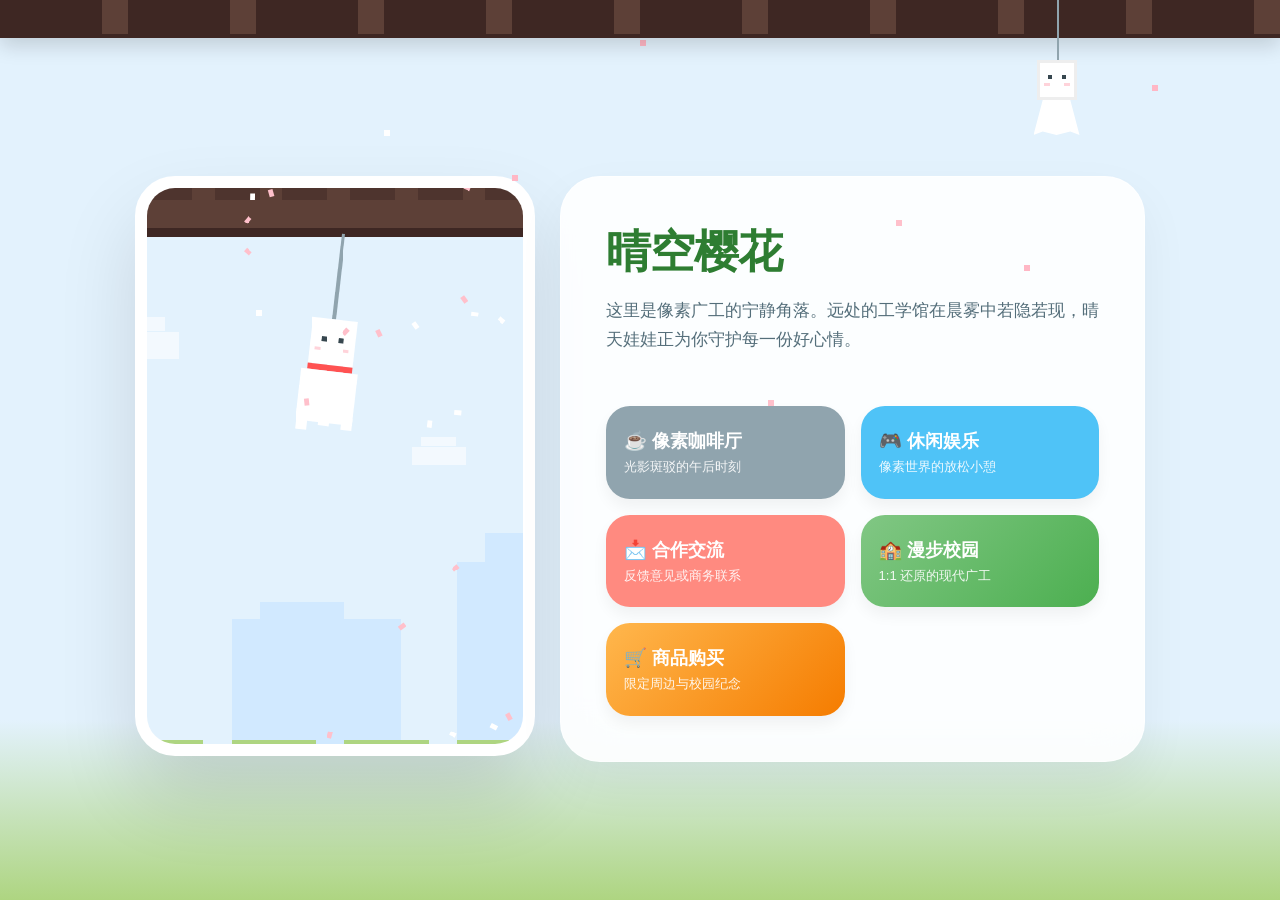
==== commit 599cfcef: "Update index.html" ====
--- a/index.html
+++ b/index.html
@@ -42,7 +42,7 @@
                 <span>光影斑驳的午后时刻</span>
             </a>
             
-            <a href="games/thunder-fighter.html" class="nav-card entertainment-link">
+            <a href="games.html" class="nav-card entertainment-link">
                 <strong>🎮 休闲娱乐</strong>
                 <span>像素世界的放松小憩</span>
             </a>
